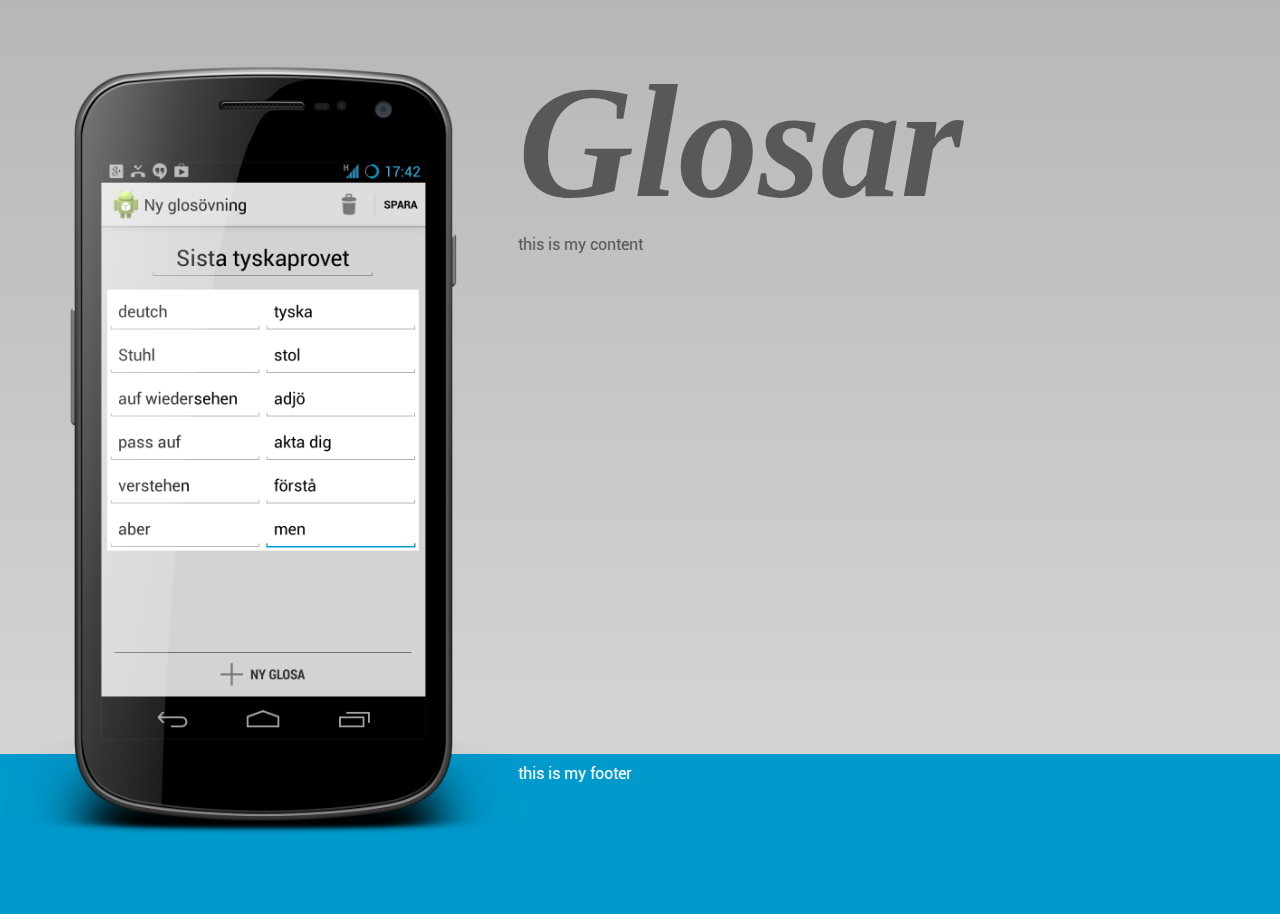
==== index.html @ d1099619 "first scratch" ====
<!DOCTYPE html>

<html>
<head lang="sv">
	<!--
    <title>GitGuiden</title>
    <meta charset="utf-8">
    <link rel="stylesheet" media='screen and (min-width: 901px)' href="css/layout.css" type="text/css">
    <link rel="stylesheet" href="css/styles.css" type="text/css">
    <link rel='stylesheet' media='screen and (min-width: 701px) and (max-width: 900px)' href="css/medium.css" type="text/css">
    <link rel='stylesheet' media='screen and (max-width: 700px)' href="css/small.css" type="text/css">
    <script type="text/javascript" src="js/jquery.js">
</script>-->
	<link rel="stylesheet" href="css/style.css" type="text/css"> <!-- Here goes colors and stuffs -->
	<link rel="stylesheet" media='screen and (min-width: 901px)' href="css/layout.css" type="text/css">
	<title>glosar</title>
	<script type="text/javascript" src="js/jquery.js"></script>
</head>

<body>
	<section class="phoneholder">
		<img src="img/galaxynexus.png" class="picture" style="z-index:0;">
		<div class="screenshot" style="z-index:-1;">
		</div>
	</section>
	
	<section class="content">
	<header>
		<h1>Glosar</h1>
	</header>
	
	<section class="theStuff">
		<p>
			this is my content
		</p>
	</section>

	</section>
	<footer>
		<p>
			this is my footer
		</p>
	</footer>
	<script type="text/javascript" src="js/phonesize.js"></script>
</body>
</html>
---- css/layout.css ----
/* Main layout-file for mainly computers - all devices over 900px in width */
/*html, body {
	height: 100%;
}
header {
	height: 70%;
	background: #9b9b9b;
	position: relative;
}
header>span {
	position: absolute;
	top:50%;
	background: red;
	height: 300px;
	width: 100%;
	margin-top: -150px;
	
	padding-left: 100px;
} */

html, body{
	height: 100%;
}
body{
	position:relative;
}
.phoneholder {
	height:100%;
	float:left;
	position: relative;
	z-index: 99;
}
.content {
	float: left;
	width: 40%;
	margin-top: 50px;
}
.screenshot {
	position:absolute;
	top: 50%;
	left: 50%;
	height: 160px;
	z-index: 98;
	background: url("../img/screenshot.png");
	background-size: contain;
}
footer {
	clear:both;
	width: 100%;
	height: 150px;
	background:#0099CC;
	bottom: 146px;
	position:relative; 
	padding-top: 10px;
}
---- css/style.css ----
/**********************************************

                   CONNTENT
1. MISC - stuff like zeroing, fonts etc

***********************************************/


/**********************************************
                   1. MISC
***********************************************/

@font-face {
	font-family:kepler;
	font-weight:italic;
	src:url(fonts/keplerli.otf);
}
@font-face {
	font-family:Roboto-normal;
	font-weight:normal;
	src:url(fonts/Roboto-Regular.ttf);
}
@font-face {
	font-family:Roboto;
	font-weight:italic;
	src:url(fonts/Roboto-Italic.ttf);
}
@font-face {
	font-family:Roboto-light;
	/*font-weight:lighter;*/
	src:url(fonts/Roboto-Light.ttf);
}
@font-face {
	font-family:Roboto;
	font-weight:bold;
	src:url(fonts/Roboto-Bold.ttf);
}

* {
	padding: 0;
	margin: 0;
}
body {
	background: -webkit-linear-gradient(#b7b7b7 0%, #dadada 100%);
	color: #585858;
	font-family: Roboto-normal;
}
h1 {
	font-family: kepler;
	font-style: italic;
	font-size: 10em;
	margin: 0;
	padding: 0;
}
footer {
	color:white;
}
---- css/layout.css ----
/* Main layout-file for mainly computers - all devices over 900px in width */
/*html, body {
	height: 100%;
}
header {
	height: 70%;
	background: #9b9b9b;
	position: relative;
}
header>span {
	position: absolute;
	top:50%;
	background: red;
	height: 300px;
	width: 100%;
	margin-top: -150px;
	
	padding-left: 100px;
} */

html, body{
	height: 100%;
}
body{
	position:relative;
}
.phoneholder {
	height:100%;
	float:left;
	position: relative;
	z-index: 99;
}
.content {
	float: left;
	width: 40%;
	margin-top: 50px;
}
.screenshot {
	position:absolute;
	top: 50%;
	left: 50%;
	height: 160px;
	z-index: 98;
	background: url("../img/screenshot.png");
	background-size: contain;
}
footer {
	clear:both;
	width: 100%;
	height: 150px;
	background:#0099CC;
	bottom: 146px;
	position:relative; 
	padding-top: 10px;
}
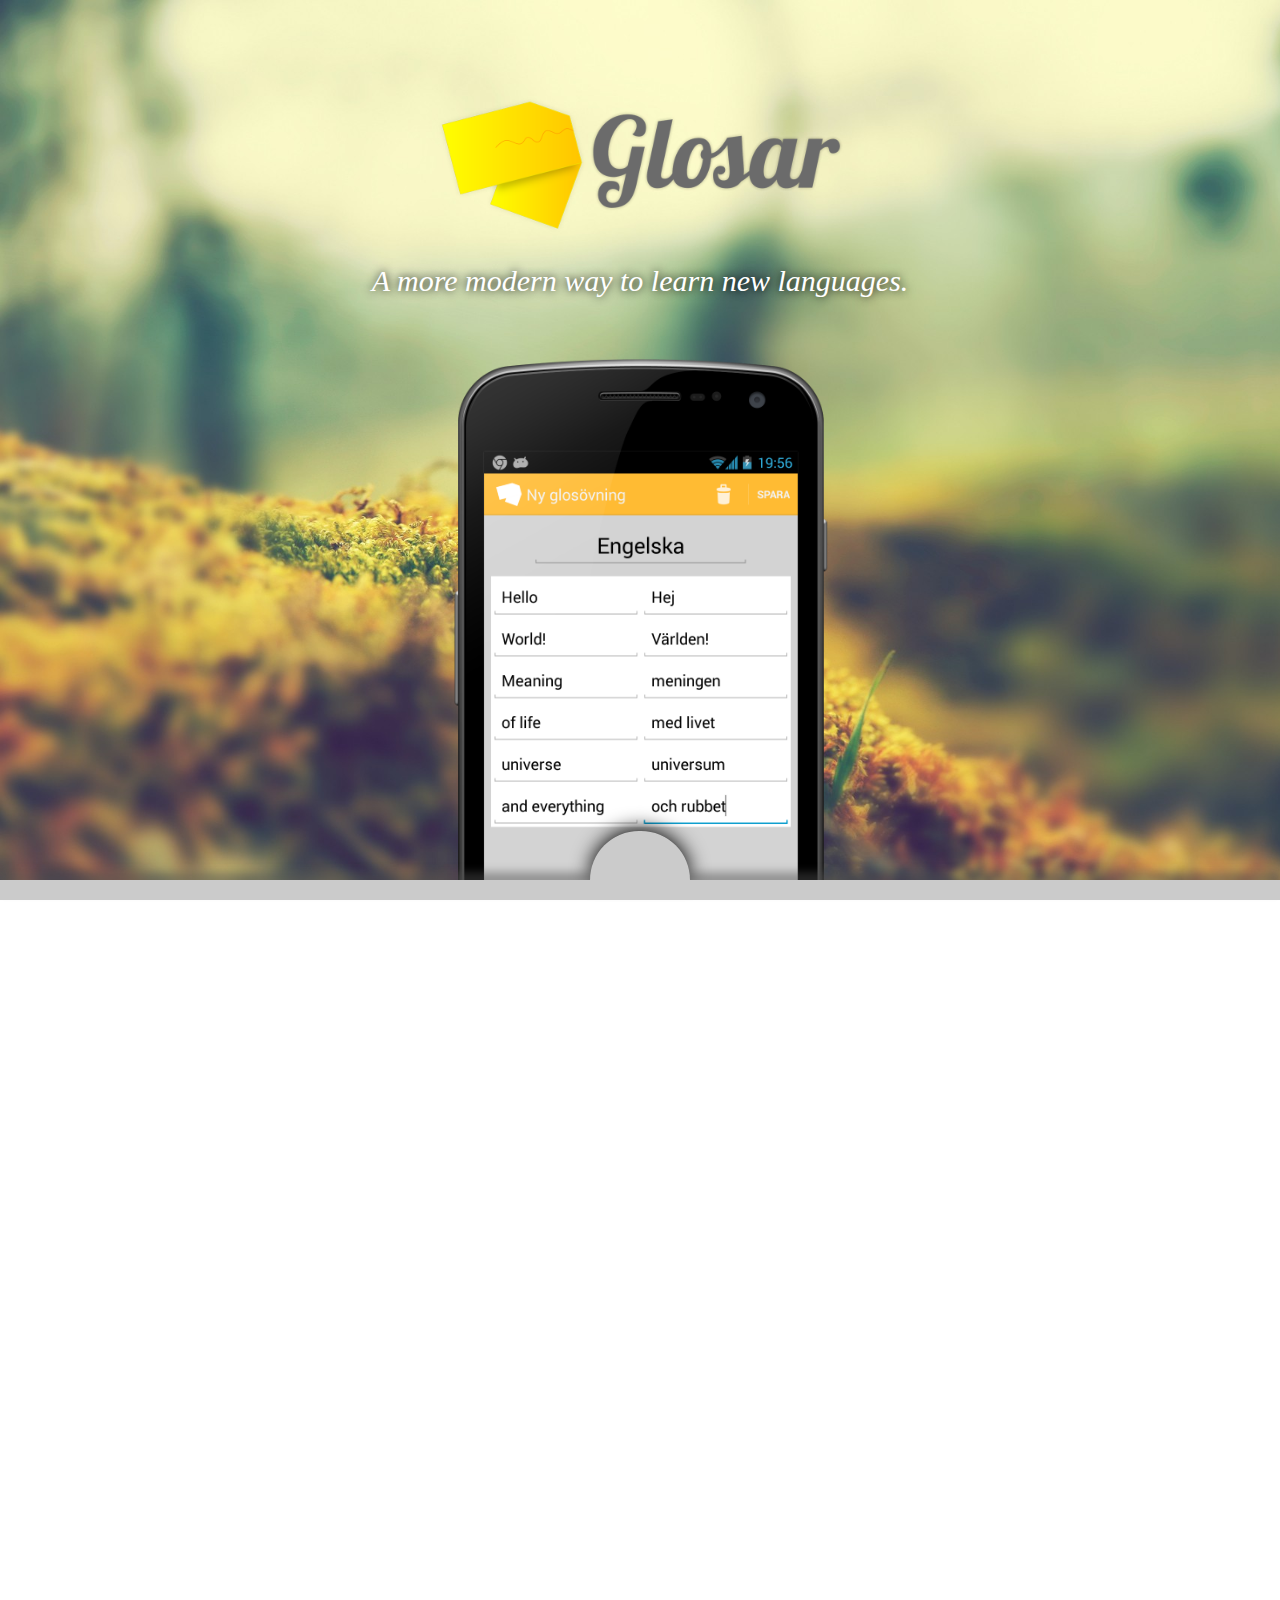
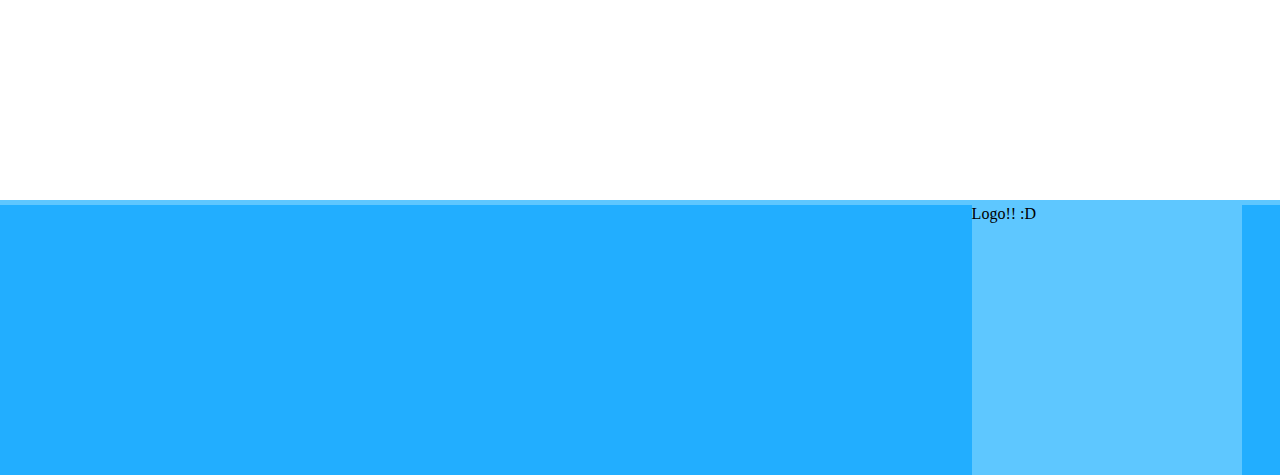
==== commit 9f2e972f: "new project" ====
--- a/index.html
+++ b/index.html
@@ -1,46 +1,32 @@
-<!DOCTYPE html>
+<!DOCTYPE HTML>
+<html>
+<head>
+<meta charset="UTF-8">
 
-<html>
-<head lang="sv">
-	<!--
-    <title>GitGuiden</title>
-    <meta charset="utf-8">
-    <link rel="stylesheet" media='screen and (min-width: 901px)' href="css/layout.css" type="text/css">
-    <link rel="stylesheet" href="css/styles.css" type="text/css">
-    <link rel='stylesheet' media='screen and (min-width: 701px) and (max-width: 900px)' href="css/medium.css" type="text/css">
-    <link rel='stylesheet' media='screen and (max-width: 700px)' href="css/small.css" type="text/css">
-    <script type="text/javascript" src="js/jquery.js">
-</script>-->
-	<link rel="stylesheet" href="css/style.css" type="text/css"> <!-- Here goes colors and stuffs -->
-	<link rel="stylesheet" media='screen and (min-width: 901px)' href="css/layout.css" type="text/css">
-	<title>glosar</title>
-	<script type="text/javascript" src="js/jquery.js"></script>
+ <link rel="stylesheet" href="css/style.css" type="text/css"><!-- Here goes colors and stuffs -->
+ <link rel="stylesheet" href="css/layout-large.css" type="text/css">
+<!--<link rel="stylesheet" media='screen and (min-width: 901px)' href="css/layout-large.css" type="text/css">-->
 </head>
 
 <body>
-	<section class="phoneholder">
-		<img src="img/galaxynexus.png" class="picture" style="z-index:0;">
-		<div class="screenshot" style="z-index:-1;">
-		</div>
-	</section>
-	
-	<section class="content">
-	<header>
-		<h1>Glosar</h1>
-	</header>
-	
-	<section class="theStuff">
-		<p>
-			this is my content
-		</p>
-	</section>
+<section class="first-section" data-type="background" class="parallax" data-speed="2">
+<img src="img/icon-text.png" id="logo"/>
+<span id="promotext">A more modern way to learn new languages.</span>
+<img src="img/phone1.png" id="first-phone"/>
+<div class="halfCircle"></div>
+<div class="first-bottom-bar"></div>
+<div class="top-bottom-bar"></div>
+</section>
+<section  class="second-section" id="second-section" data-type="background" class="parallax" data-speed="2">
+</section>
+<footer>
+<div id="footer-logo">
+	Logo!! :D
+</div>
+</footer>
 
-	</section>
-	<footer>
-		<p>
-			this is my footer
-		</p>
-	</footer>
-	<script type="text/javascript" src="js/phonesize.js"></script>
+<script type="text/javascript" src="js/jquery.js"></script>
+<script type="text/javascript" src="js/scrollto.js"></script>
+<script type="text/javascript" src="js/parallax.js"></script>
 </body>
 </html>--- a/css/style.css
+++ b/css/style.css
@@ -1,57 +1,30 @@
-/**********************************************
-
-                   CONNTENT
-1. MISC - stuff like zeroing, fonts etc
-
-***********************************************/
-
-
-/**********************************************
-                   1. MISC
-***********************************************/
-
-@font-face {
-	font-family:kepler;
-	font-weight:italic;
-	src:url(fonts/keplerli.otf);
-}
-@font-face {
-	font-family:Roboto-normal;
-	font-weight:normal;
-	src:url(fonts/Roboto-Regular.ttf);
-}
-@font-face {
-	font-family:Roboto;
-	font-weight:italic;
-	src:url(fonts/Roboto-Italic.ttf);
-}
-@font-face {
-	font-family:Roboto-light;
-	/*font-weight:lighter;*/
-	src:url(fonts/Roboto-Light.ttf);
-}
-@font-face {
-	font-family:Roboto;
-	font-weight:bold;
-	src:url(fonts/Roboto-Bold.ttf);
-}
-
 * {
-	padding: 0;
-	margin: 0;
-}
-body {
-	background: -webkit-linear-gradient(#b7b7b7 0%, #dadada 100%);
-	color: #585858;
-	font-family: Roboto-normal;
-}
-h1 {
-	font-family: kepler;
-	font-style: italic;
-	font-size: 10em;
-	margin: 0;
-	padding: 0;
+	margin: 0px;
+	padding: 0px;
 }
 footer {
+	background-color: #22aeff;
+	border-top: 5px solid #5ec7ff;
+}
+.halfCircle{
+     height:49px;
+     width:100px;
+     border-radius: 50px 50px 0 0;
+     -moz-border-radius: 90px 90px 0 0;
+     -webkit-border-radius: 50px 50px 0 0;
+     background:#cbcbcb;
+     position: absolute;
+     left: 50%;
+     margin-left: -50px;
+     bottom:20px;
+     box-shadow: 0px -2px 20px black;
+     z-index: 3;
+}
+#promotext {
+	font-style: italic;
+	clear: both;
+	display: block;
+	font-size: 30px;
 	color:white;
-}+	text-shadow: 0px 0px 10px black;
+}
--- a/css/layout-large.css
+++ b/css/layout-large.css
@@ -0,0 +1,78 @@
+html, body {
+	height: 100%;
+	min-width: 500px;
+}
+body {
+	min-height: 100%;
+	overflow: scroll;
+}
+/* First section */
+.first-section {
+	height: 100%;
+	background-image: url(../img/background1.jpg);
+	background-attachment: fixed;
+	background-repeat: no-repeat;
+	/*box-shadow: inset 0px 0px 200px rgba(0,0,0,0.64);*/
+	text-align: center;
+	-webkit-background-size: cover;
+	overflow: hidden;
+	z-index: 2;
+}
+h1 {
+	font-family: serif;
+	font-style: italic;
+	font-size: 100px;
+}
+#logo {
+	margin-right:auto;
+	margin-left: auto;
+	display: block;
+	height: 200px;
+	padding-top: 5%;
+}
+#first-phone {
+	z-index: 2;
+	max-width: 500px;
+	width: 100%;
+	min-height: 40%;
+}
+.first-bottom-bar {
+	height:20px;
+	width: 100%;
+	position: absolute;
+	bottom: 0px;
+	background: #cbcbcb;
+	box-shadow: 0px -8px 8px rgba(78,78,78,0.47);
+}
+.top-bottom-bar {
+	height:20px;
+	width: 100%;
+	position: absolute;
+	bottom: 0px;
+	background: #cbcbcb;
+	z-index: 4;
+}
+
+/* Second section */
+.second-section{
+	background: -webkit-linear-gradient(#cbcbcb 100%, #e7e7e7 100%);
+	background: -moz-linear-gradient(#cbcbcb 100%, #e7e7e7 100%);
+	background-attachment:fixed;
+	/*position: relative;
+	top: -20px;*/
+	height:100%;
+	z-index: 3;
+}
+
+/* Footer related */
+footer {
+	height: 30%;
+	min-height: 200px;
+}
+#footer-logo {
+	background: red;
+	height: 100%;
+	float:right;
+	margin-right: 3%;
+	background: #5ec7ff;
+}--- a/css/layout-large.css
+++ b/css/layout-large.css
@@ -0,0 +1,78 @@
+html, body {
+	height: 100%;
+	min-width: 500px;
+}
+body {
+	min-height: 100%;
+	overflow: scroll;
+}
+/* First section */
+.first-section {
+	height: 100%;
+	background-image: url(../img/background1.jpg);
+	background-attachment: fixed;
+	background-repeat: no-repeat;
+	/*box-shadow: inset 0px 0px 200px rgba(0,0,0,0.64);*/
+	text-align: center;
+	-webkit-background-size: cover;
+	overflow: hidden;
+	z-index: 2;
+}
+h1 {
+	font-family: serif;
+	font-style: italic;
+	font-size: 100px;
+}
+#logo {
+	margin-right:auto;
+	margin-left: auto;
+	display: block;
+	height: 200px;
+	padding-top: 5%;
+}
+#first-phone {
+	z-index: 2;
+	max-width: 500px;
+	width: 100%;
+	min-height: 40%;
+}
+.first-bottom-bar {
+	height:20px;
+	width: 100%;
+	position: absolute;
+	bottom: 0px;
+	background: #cbcbcb;
+	box-shadow: 0px -8px 8px rgba(78,78,78,0.47);
+}
+.top-bottom-bar {
+	height:20px;
+	width: 100%;
+	position: absolute;
+	bottom: 0px;
+	background: #cbcbcb;
+	z-index: 4;
+}
+
+/* Second section */
+.second-section{
+	background: -webkit-linear-gradient(#cbcbcb 100%, #e7e7e7 100%);
+	background: -moz-linear-gradient(#cbcbcb 100%, #e7e7e7 100%);
+	background-attachment:fixed;
+	/*position: relative;
+	top: -20px;*/
+	height:100%;
+	z-index: 3;
+}
+
+/* Footer related */
+footer {
+	height: 30%;
+	min-height: 200px;
+}
+#footer-logo {
+	background: red;
+	height: 100%;
+	float:right;
+	margin-right: 3%;
+	background: #5ec7ff;
+}